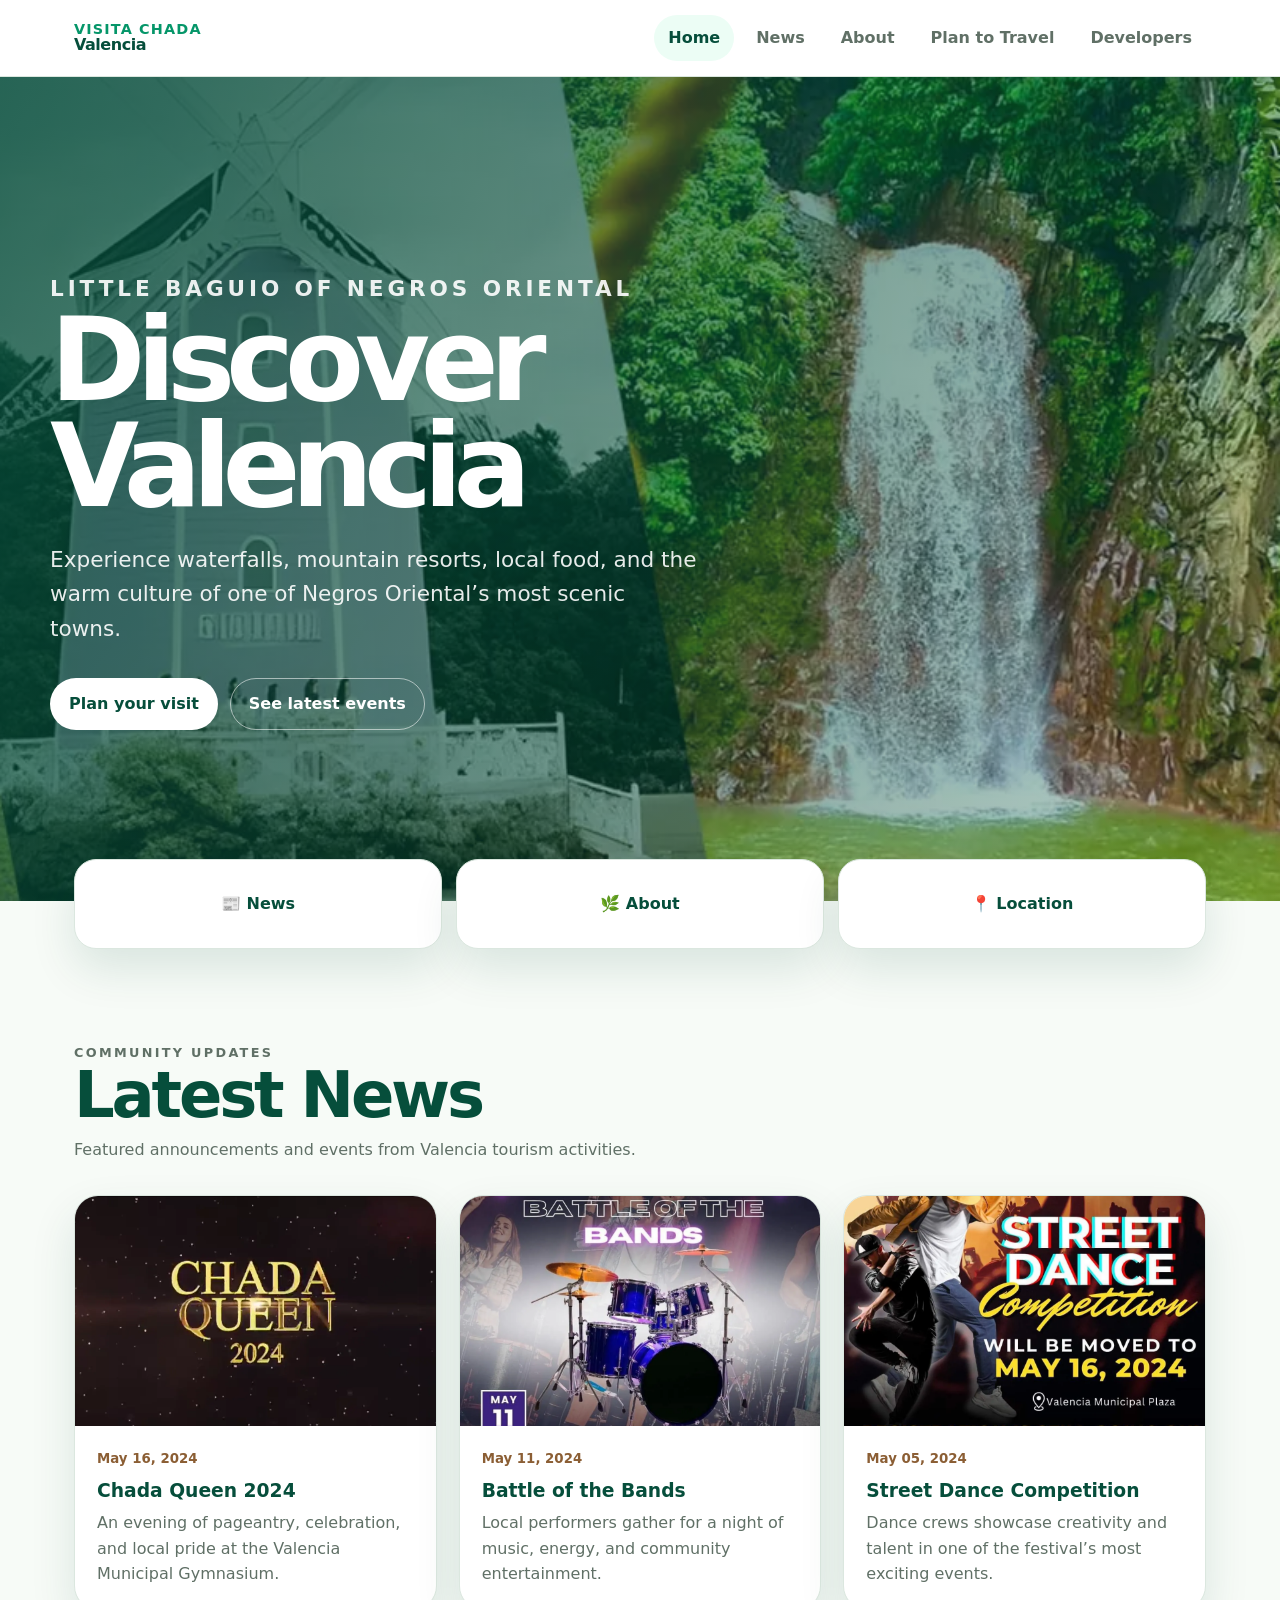
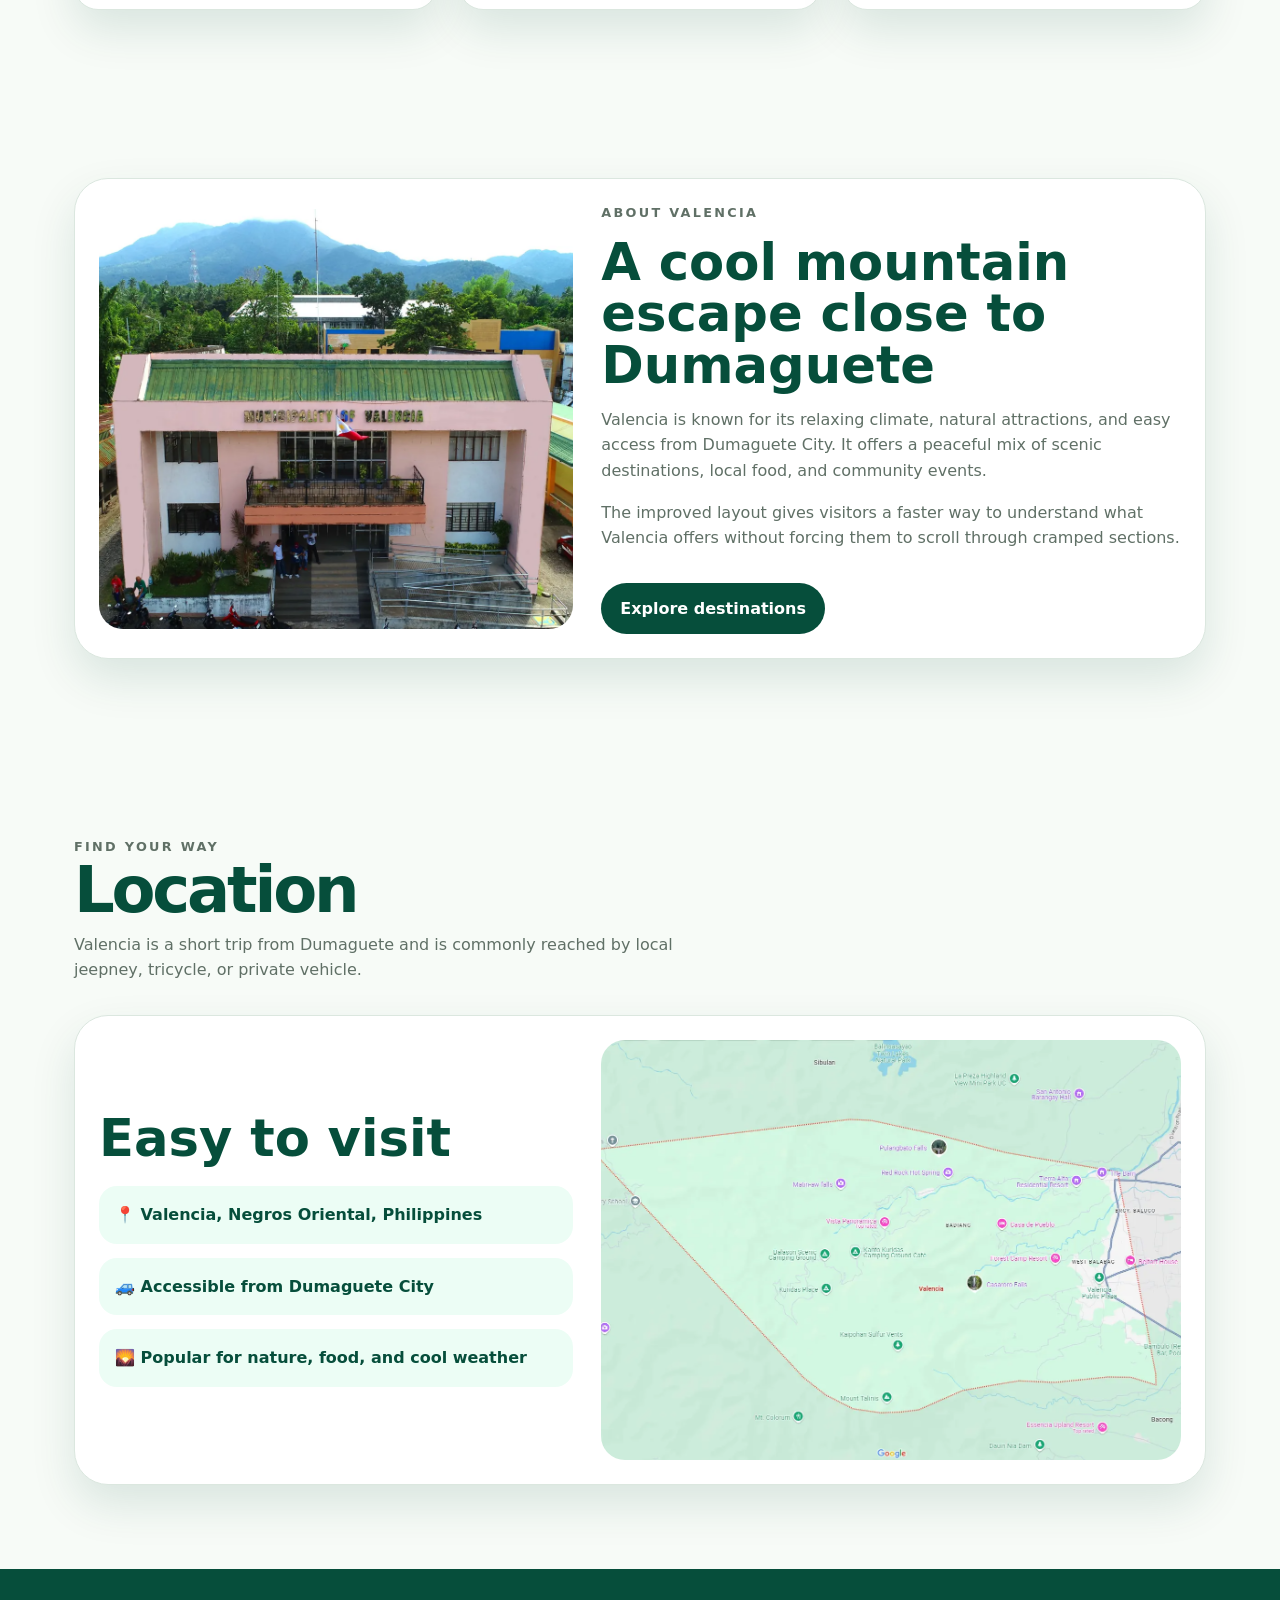
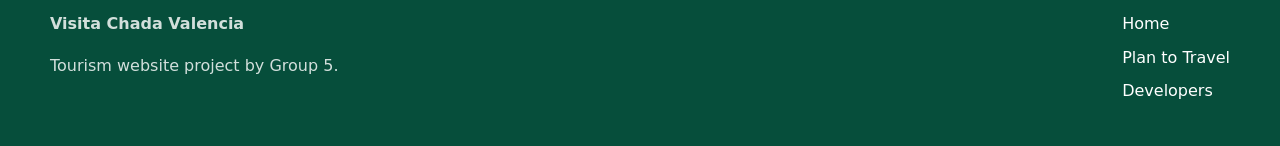
==== index.html @ b41215a6 "Initial Commit - Valencia Tourism Website" ====
<!doctype html>
<html lang="en">
<head>
  <meta charset="utf-8">
  <meta name="viewport" content="width=device-width, initial-scale=1">
  <meta name="description" content="Explore Valencia, Negros Oriental: destinations, local news, delicacies, transport, and travel tips.">
  <title>Valencia Tourism | Home</title>
  <link rel="stylesheet" href="styles/main.css">
  <link rel="icon" type="image/x-icon" href="/assets/logos/logo.svg">
  <script src="scripts/main.js" defer></script>
</head>
<body>
  <a class="skip-link" href="#main">Skip to content</a>
  <header class="site-header">
    <nav class="nav" aria-label="Main navigation">
      <a class="brand" href="index.html"><span>Visita Chada</span>Valencia</a>
      <button class="nav-toggle" type="button" data-nav-toggle aria-controls="main-nav" aria-expanded="false">Menu</button>
      <ul class="nav-list" id="main-nav" data-nav-list>
        <li><a class="active" href="index.html">Home</a></li>
        <li><a href="#news">News</a></li>
        <li><a href="#about">About</a></li>
        <li><a href="pages/travel.html">Plan to Travel</a></li>
        <li><a href="pages/us.html">Developers</a></li>
      </ul>
    </nav>
  </header>

  <main id="main">
    <section class="hero" aria-labelledby="hero-title">
      <div class="hero-content">
        <p class="eyebrow">Little Baguio of Negros Oriental</p>
        <h1 id="hero-title">Discover Valencia</h1>
        <p>Experience waterfalls, mountain resorts, local food, and the warm culture of one of Negros Oriental’s most scenic towns.</p>
        <div class="hero-actions">
          <a class="btn btn-primary" href="pages/travel.html">Plan your visit</a>
          <a class="btn btn-secondary" href="#news">See latest events</a>
        </div>
      </div>
    </section>

    <div class="quick-links" aria-label="Quick links">
      <a href="#news">📰 News</a>
      <a href="#about">🌿 About</a>
      <a href="#location">📍 Location</a>
    </div>

    <section class="section" id="news" aria-labelledby="news-title">
      <div class="section-header">
        <div>
          <p class="eyebrow">Community updates</p>
          <h2 id="news-title">Latest News</h2>
          <p>Featured announcements and events from Valencia tourism activities.</p>
        </div>
      </div>
      <div class="grid grid-3">
        <article class="card">
          <img src="assets/images/news-queen.webp" alt="Chada Queen 2024 event poster" loading="lazy">
          <div class="card-body">
            <small>May 16, 2024</small>
            <h3>Chada Queen 2024</h3>
            <p>An evening of pageantry, celebration, and local pride at the Valencia Municipal Gymnasium.</p>
          </div>
        </article>
        <article class="card">
          <img src="assets/images/news-bands.webp" alt="Battle of the Bands event poster" loading="lazy">
          <div class="card-body">
            <small>May 11, 2024</small>
            <h3>Battle of the Bands</h3>
            <p>Local performers gather for a night of music, energy, and community entertainment.</p>
          </div>
        </article>
        <article class="card">
          <img src="assets/images/news-streetdance.webp" alt="Street dance event poster" loading="lazy">
          <div class="card-body">
            <small>May 05, 2024</small>
            <h3>Street Dance Competition</h3>
            <p>Dance crews showcase creativity and talent in one of the festival’s most exciting events.</p>
          </div>
        </article>
      </div>
    </section>

    <section class="section" id="about" aria-labelledby="about-title">
      <div class="feature">
        <img src="assets/images/municipal-hall.webp" alt="Valencia Municipal Hall" loading="lazy">
        <div>
          <p class="eyebrow">About Valencia</p>
          <h2 id="about-title">A cool mountain escape close to Dumaguete</h2>
          <p>Valencia is known for its relaxing climate, natural attractions, and easy access from Dumaguete City. It offers a peaceful mix of scenic destinations, local food, and community events.</p>
          <p>The improved layout gives visitors a faster way to understand what Valencia offers without forcing them to scroll through cramped sections.</p>
          <div class="section-actions">
            <a class="btn btn-muted" href="pages/travel.html#destinations">Explore destinations</a>
          </div>
        </div>
      </div>
    </section>

    <section class="section" id="location" aria-labelledby="location-title">
      <div class="section-header">
        <div>
          <p class="eyebrow">Find your way</p>
          <h2 id="location-title">Location</h2>
          <p>Valencia is a short trip from Dumaguete and is commonly reached by local jeepney, tricycle, or private vehicle.</p>
        </div>
      </div>
      <div class="feature">
        <div>
          <h2>Easy to visit</h2>
          <ul class="info-list">
            <li>📍 Valencia, Negros Oriental, Philippines</li>
            <li>🚙 Accessible from Dumaguete City</li>
            <li>🌄 Popular for nature, food, and cool weather</li>
          </ul>
        </div>
        <img src="assets/images/map.webp" alt="Map showing Valencia location" loading="lazy">
      </div>
    </section>
  </main>

  <footer class="site-footer">
    <div class="footer-inner">
      <div>
        <strong>Visita Chada Valencia</strong>
        <p>Tourism website project by Group 5.</p>
      </div>
      <ul>
        <li><a href="index.html">Home</a></li>
        <li><a href="pages/travel.html">Plan to Travel</a></li>
        <li><a href="pages/us.html">Developers</a></li>
      </ul>
    </div>
  </footer>
</body>
</html>
---- styles/main.css ----
:root {
  --green-900: #064e3b;
  --green-700: #047857;
  --green-600: #059669;
  --green-50: #ecfdf5;
  --gold: #d6a419;
  --soil: #8b5e34;
  --ink: #172016;
  --muted: #607066;
  --surface: #ffffff;
  --surface-soft: #f7fbf7;
  --border: #dbe7df;
  --shadow: 0 20px 45px rgba(6, 78, 59, 0.12);
  --radius: 24px;
  --max-width: 1180px;
  --font-body: system-ui, -apple-system, BlinkMacSystemFont, "Segoe UI", sans-serif;
}

* { box-sizing: border-box; }

html {
  scroll-behavior: smooth;
  scroll-padding-top: 88px;
}

body {
  margin: 0;
  font-family: var(--font-body);
  color: var(--ink);
  background: var(--surface-soft);
  line-height: 1.6;
}

img { max-width: 100%; display: block; }

a { color: inherit; }

.skip-link {
  position: absolute;
  left: -999px;
  top: 16px;
  background: var(--green-900);
  color: #fff;
  padding: 10px 14px;
  border-radius: 999px;
  z-index: 1000;
}

.skip-link:focus { left: 16px; }

.site-header {
  position: sticky;
  top: 0;
  z-index: 50;
  background: rgba(255, 255, 255, 0.92);
  backdrop-filter: blur(16px);
  border-bottom: 1px solid var(--border);
}

.nav {
  max-width: var(--max-width);
  margin: 0 auto;
  min-height: 76px;
  padding: 0 24px;
  display: flex;
  align-items: center;
  justify-content: space-between;
  gap: 20px;
}

.brand {
  text-decoration: none;
  display: inline-flex;
  flex-direction: column;
  line-height: 1.05;
  font-weight: 800;
  letter-spacing: -0.03em;
  color: var(--green-900);
}

.brand span { color: var(--green-600); font-size: 0.9rem; letter-spacing: 0.08em; text-transform: uppercase; }

.nav-toggle {
  display: none;
  border: 0;
  background: var(--green-50);
  color: var(--green-900);
  padding: 10px 14px;
  border-radius: 999px;
  font: inherit;
  font-weight: 700;
  cursor: pointer;
}

.nav-list {
  display: flex;
  align-items: center;
  gap: 8px;
  margin: 0;
  padding: 0;
  list-style: none;
}

.nav-list a {
  display: inline-flex;
  text-decoration: none;
  color: var(--muted);
  font-weight: 700;
  padding: 10px 14px;
  border-radius: 999px;
}

.nav-list a:hover,
.nav-list a:focus-visible,
.nav-list a.active {
  outline: none;
  background: var(--green-50);
  color: var(--green-900);
}

.hero {
  min-height: calc(100vh - 76px);
  display: grid;
  place-items: center;
  padding: 88px 24px;
  color: #fff;
  background:
    linear-gradient(120deg, rgba(6, 78, 59, 0.84), rgba(6, 78, 59, 0.25)),
    url('../assets/images/hero-valencia.webp') center/cover no-repeat;
}

.hero-content {
  width: min(100%, var(--max-width));
}

.eyebrow {
  margin: 0 0 14px;
  color: #bbf7d0;
  font-weight: 800;
  text-transform: uppercase;
  letter-spacing: 0.18em;
  font-size: 0.8rem;
}

.hero h1,
.page-hero h1 {
  margin: 0;
  max-width: 820px;
  font-size: clamp(3.25rem, 9vw, 7.5rem);
  line-height: 0.92;
  letter-spacing: -0.08em;
}

.hero p,
.page-hero p {
  margin: 24px 0 0;
  max-width: 650px;
  font-size: clamp(1.05rem, 2vw, 1.35rem);
  color: rgba(255,255,255,0.9);
}

.hero-actions,
.section-actions {
  margin-top: 32px;
  display: flex;
  flex-wrap: wrap;
  gap: 12px;
}

.btn {
  display: inline-flex;
  align-items: center;
  justify-content: center;
  min-height: 46px;
  padding: 12px 18px;
  border-radius: 999px;
  font-weight: 800;
  text-decoration: none;
  border: 1px solid transparent;
}

.btn-primary { background: #fff; color: var(--green-900); }
.btn-secondary { border-color: rgba(255,255,255,0.55); color: #fff; }
.btn-muted { background: var(--green-900); color: #fff; }

.section {
  max-width: var(--max-width);
  margin: 0 auto;
  padding: 84px 24px;
}

.section-header {
  display: flex;
  justify-content: space-between;
  align-items: end;
  gap: 24px;
  margin-bottom: 32px;
}

.section-header h2,
.section-title {
  margin: 0;
  color: var(--green-900);
  font-size: clamp(2rem, 5vw, 4rem);
  line-height: 1;
  letter-spacing: -0.05em;
}

.section-header p {
  margin: 10px 0 0;
  max-width: 620px;
  color: var(--muted);
}

.grid {
  display: grid;
  gap: 22px;
}

.grid-3 { grid-template-columns: repeat(3, minmax(0, 1fr)); }
.grid-2 { grid-template-columns: repeat(2, minmax(0, 1fr)); }

.card {
  background: var(--surface);
  border: 1px solid var(--border);
  border-radius: var(--radius);
  overflow: hidden;
  box-shadow: var(--shadow);
}

.card-body { padding: 22px; }
.card h3 { margin: 0 0 8px; color: var(--green-900); line-height: 1.1; }
.card p { margin: 0; color: var(--muted); }
.card small { display: block; margin-bottom: 12px; color: var(--soil); font-weight: 800; }
.card img { width: 100%; height: 230px; object-fit: cover; }

.feature {
  display: grid;
  grid-template-columns: 0.9fr 1.1fr;
  gap: 28px;
  align-items: center;
  background: var(--surface);
  border-radius: calc(var(--radius) + 10px);
  border: 1px solid var(--border);
  padding: 24px;
  box-shadow: var(--shadow);
}

.feature img { height: 420px; width: 100%; object-fit: cover; border-radius: var(--radius); }
.feature h2 { margin: 0 0 14px; color: var(--green-900); font-size: clamp(2rem, 4vw, 3.25rem); line-height: 1; }
.feature p { color: var(--muted); }

.quick-links {
  max-width: var(--max-width);
  margin: -42px auto 0;
  padding: 0 24px;
  position: relative;
  z-index: 4;
  display: grid;
  grid-template-columns: repeat(3, 1fr);
  gap: 14px;
}

.quick-links a {
  min-height: 90px;
  display: flex;
  align-items: center;
  justify-content: center;
  gap: 10px;
  text-decoration: none;
  color: var(--green-900);
  background: var(--surface);
  border: 1px solid var(--border);
  border-radius: 22px;
  box-shadow: var(--shadow);
  font-weight: 900;
}

.page-hero {
  min-height: 46vh;
  display: grid;
  place-items: end start;
  padding: 96px 24px 64px;
  color: #fff;
  background:
    linear-gradient(120deg, rgba(6, 78, 59, 0.86), rgba(6, 78, 59, 0.2)),
    url('../assets/images/forest-camp.webp') center/cover no-repeat;
}

.page-hero > div { width: min(100%, var(--max-width)); margin: 0 auto; }

.destination-card { min-height: 430px; position: relative; display: flex; align-items: end; }
.destination-card img { position: absolute; inset: 0; width: 100%; height: 100%; object-fit: cover; }
.destination-card .card-body { position: relative; width: 100%; color: #fff; background: linear-gradient(to top, rgba(0,0,0,0.82), transparent); padding-top: 150px; }
.destination-card h3 { color: #fff; }
.destination-card p { color: rgba(255,255,255,0.86); }

.info-list { display: grid; gap: 14px; margin: 22px 0 0; padding: 0; list-style: none; }
.info-list li { padding: 16px; background: var(--green-50); border-radius: 18px; color: var(--green-900); font-weight: 700; }

.dev-hero {
  background:
    linear-gradient(120deg, rgba(6, 78, 59, 0.84), rgba(6, 78, 59, 0.28)),
    url('../assets/images/valencia-view.webp') center/cover no-repeat;
}

.developers-section { padding-bottom: 110px; }
.dev-header { align-items: start; }

.developer-slider {
  display: flex;
  gap: 14px;
  min-height: 620px;
}

.developer-panel {
  flex: 1 1 0;
  min-width: 72px;
  border-radius: calc(var(--radius) + 8px);
  overflow: hidden;
  box-shadow: var(--shadow);
  border: 1px solid rgba(255,255,255,0.6);
  transition: flex 420ms ease, transform 420ms ease, box-shadow 420ms ease;
  background: var(--green-900);
}

.developer-panel.is-active {
  flex: 5 1 0;
  transform: translateY(-6px);
  box-shadow: 0 28px 70px rgba(6, 78, 59, 0.22);
}

.developer-trigger {
  position: relative;
  width: 100%;
  height: 100%;
  min-height: 620px;
  display: block;
  border: 0;
  padding: 0;
  cursor: pointer;
  text-align: left;
  font: inherit;
  color: #fff;
  background: transparent;
  isolation: isolate;
}

.developer-trigger::after {
  content: '';
  position: absolute;
  inset: 0;
  z-index: 1;
  background:
    linear-gradient(to top, rgba(0,0,0,0.88), rgba(0,0,0,0.12) 52%, rgba(0,0,0,0.2)),
    linear-gradient(to right, rgba(6,78,59,0.2), transparent 46%);
  opacity: 0.92;
}

.developer-trigger:focus-visible {
  outline: 4px solid var(--gold);
  outline-offset: 4px;
}

.developer-trigger img {
  width: 100%;
  height: 100%;
  min-height: 620px;
  object-fit: cover;
  filter: saturate(0.92) contrast(1.04);
  transform: scale(1.02);
  transition: transform 500ms ease, filter 500ms ease;
}

.developer-panel.is-active img,
.developer-panel:hover img {
  transform: scale(1.06);
  filter: saturate(1.05) contrast(1.03);
}

.panel-number,
.panel-title,
.developer-overlay {
  position: absolute;
  z-index: 2;
}

.panel-number {
  top: 22px;
  left: 22px;
  display: inline-flex;
  width: 42px;
  height: 42px;
  align-items: center;
  justify-content: center;
  border-radius: 999px;
  background: rgba(255,255,255,0.9);
  color: var(--green-900);
  font-weight: 900;
}

.panel-title {
  left: 50%;
  bottom: 34px;
  transform: translateX(-50%) rotate(-90deg);
  transform-origin: center;
  width: max-content;
  color: rgba(255,255,255,0.92);
  font-weight: 900;
  letter-spacing: 0.12em;
  text-transform: uppercase;
  transition: opacity 240ms ease;
}

.developer-panel.is-active .panel-title { opacity: 0; }

.developer-overlay {
  left: 30px;
  right: 30px;
  bottom: 30px;
  max-width: 560px;
  display: grid;
  gap: 8px;
  opacity: 0;
  transform: translateY(18px);
  transition: opacity 320ms ease 90ms, transform 320ms ease 90ms;
  pointer-events: none;
}

.developer-panel.is-active .developer-overlay {
  opacity: 1;
  transform: translateY(0);
  pointer-events: auto;
}

.developer-name {
  font-size: clamp(2rem, 5vw, 4.5rem);
  line-height: 0.95;
  letter-spacing: -0.06em;
  font-weight: 900;
}

.developer-role {
  width: fit-content;
  padding: 8px 12px;
  border-radius: 999px;
  background: rgba(255,255,255,0.92);
  color: var(--green-900);
  font-weight: 900;
}

.developer-course,
.developer-contact {
  color: rgba(255,255,255,0.88);
  font-weight: 700;
}

.developer-contact {
  overflow-wrap: anywhere;
  color: #bbf7d0;
}

.interaction-note {
  margin: 18px 0 0;
  color: var(--muted);
  font-weight: 700;
}

.site-footer {
  background: var(--green-900);
  color: rgba(255,255,255,0.82);
  padding: 42px 24px;
}

.footer-inner {
  max-width: var(--max-width);
  margin: 0 auto;
  display: flex;
  justify-content: space-between;
  gap: 24px;
  flex-wrap: wrap;
}

.site-footer a { color: #fff; text-decoration: none; }
.site-footer ul { margin: 0; padding: 0; list-style: none; display: grid; gap: 8px; }

@media (max-width: 860px) {
  .nav { min-height: 68px; }
  .nav-toggle { display: inline-flex; }
  .nav-list {
    position: absolute;
    inset: 68px 16px auto 16px;
    display: none;
    flex-direction: column;
    align-items: stretch;
    background: var(--surface);
    border: 1px solid var(--border);
    border-radius: 22px;
    padding: 12px;
    box-shadow: var(--shadow);
  }
  .nav-list.is-open { display: flex; }
  .nav-list a { justify-content: center; }
  .quick-links, .grid-3, .grid-2, .feature { grid-template-columns: 1fr; }
  .section-header { display: block; }
  .feature img { height: 280px; }
  .hero { min-height: 74vh; }

  .developer-slider {
    display: grid;
    min-height: auto;
  }

  .developer-panel,
  .developer-panel.is-active {
    flex: none;
    min-width: 0;
    transform: none;
  }

  .developer-trigger,
  .developer-trigger img {
    min-height: 430px;
  }

  .panel-title {
    left: auto;
    right: 22px;
    bottom: auto;
    top: 30px;
    transform: none;
  }

  .developer-panel .panel-title { opacity: 1; }
  .developer-panel.is-active .panel-title { opacity: 0; }

  .developer-overlay {
    left: 22px;
    right: 22px;
    bottom: 22px;
  }
}

@media (prefers-reduced-motion: reduce) {
  *, *::before, *::after {
    scroll-behavior: auto !important;
    transition: none !important;
    animation: none !important;
  }
}
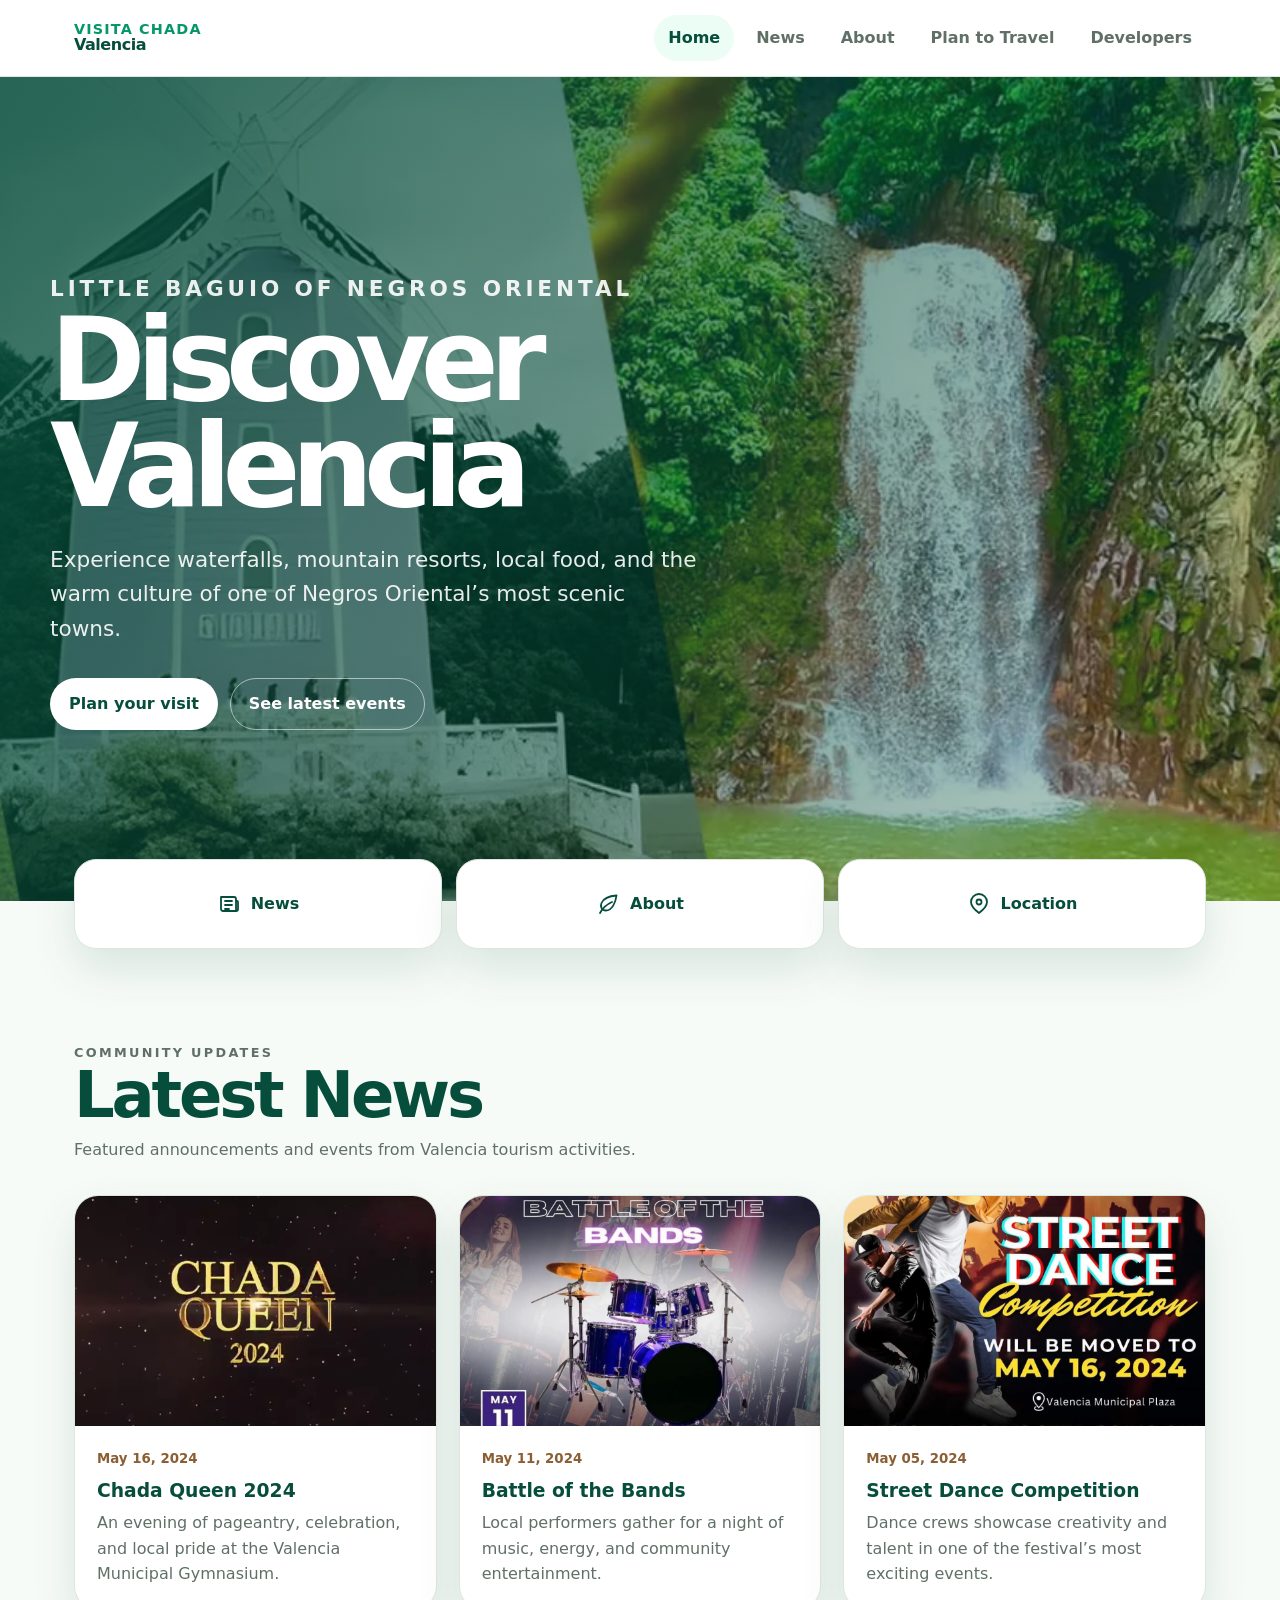
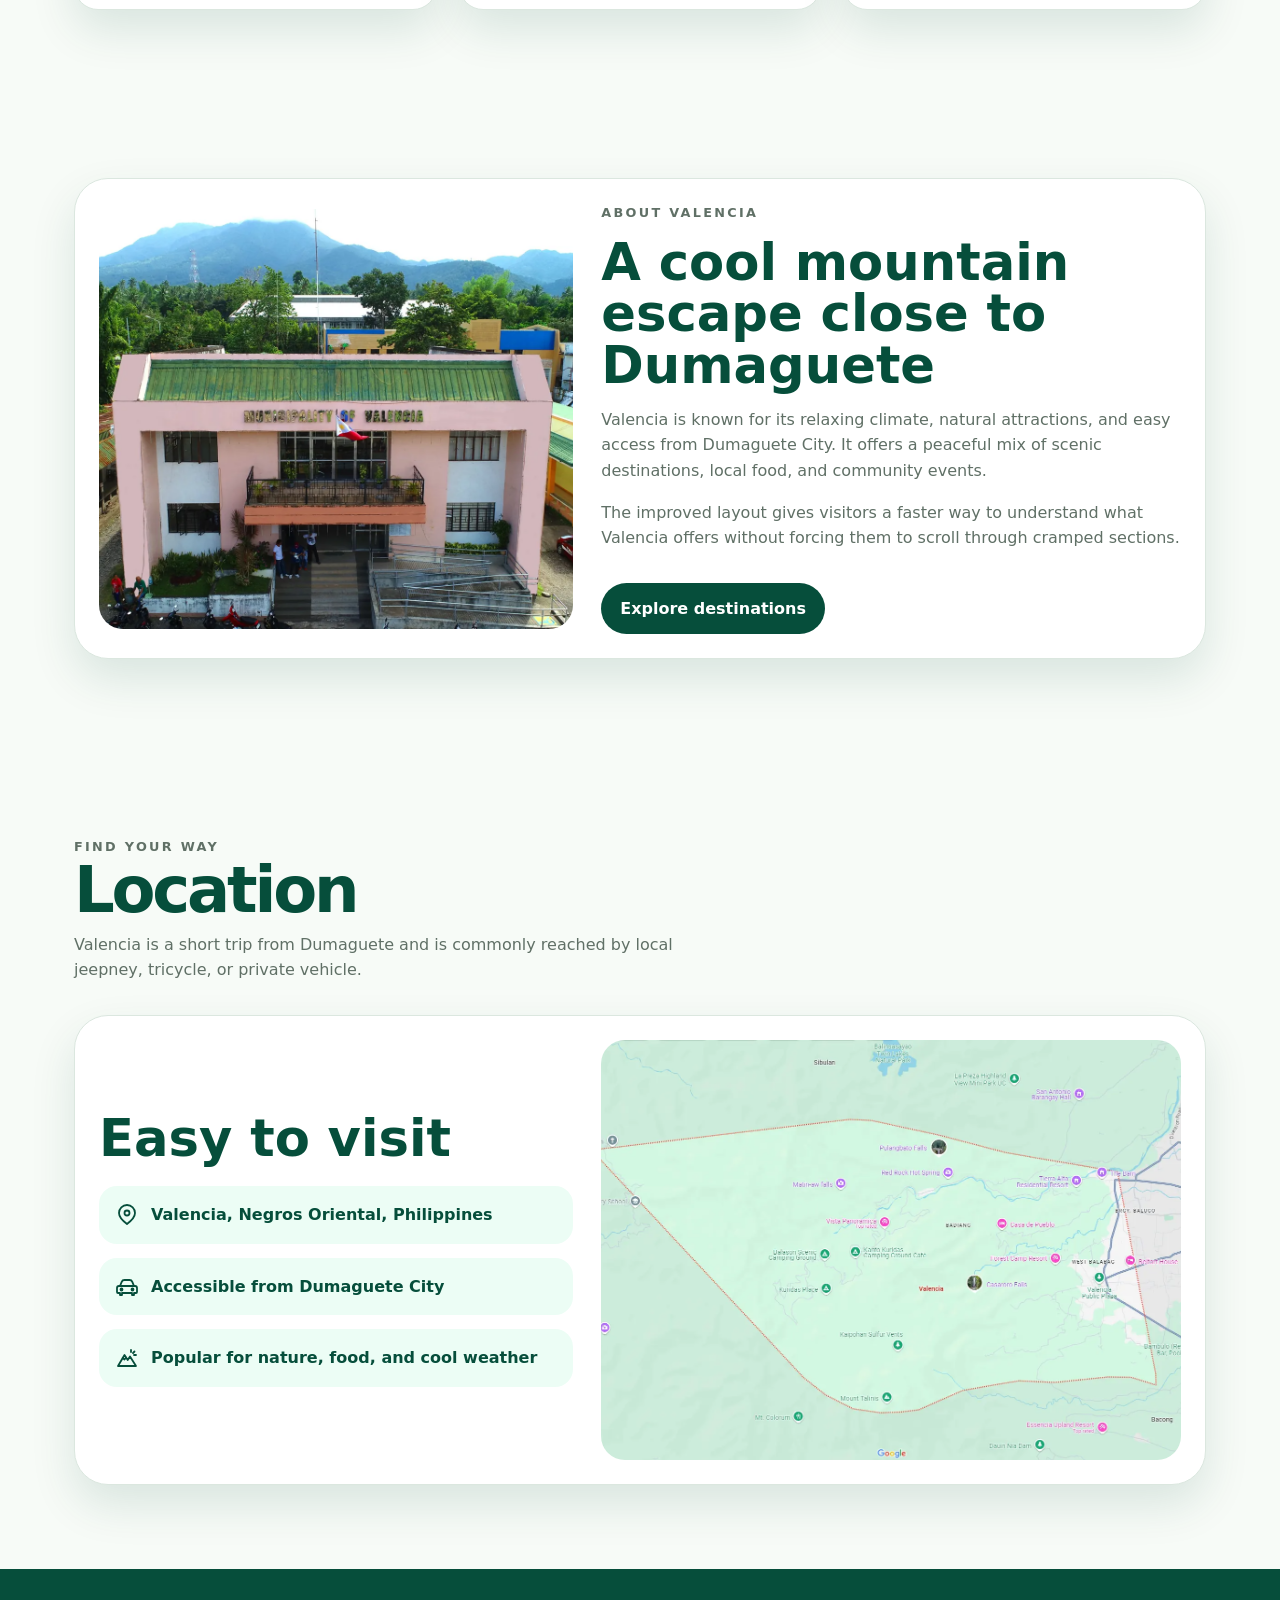
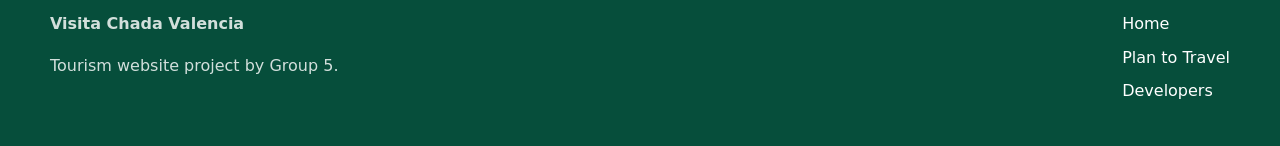
==== commit f3bb305a: "Replace emoji with svg icons" ====
--- a/index.html
+++ b/index.html
@@ -11,6 +11,30 @@
 </head>
 <body>
   <a class="skip-link" href="#main">Skip to content</a>
+  <svg class="icon-sprite" aria-hidden="true">
+    <symbol id="icon-news" viewBox="0 0 24 24">
+      <path d="M4 5h13a2 2 0 0 1 2 2v12H6a2 2 0 0 1-2-2V5Z"/>
+      <path d="M19 9h1a1 1 0 0 1 1 1v7a2 2 0 0 1-2 2M8 9h7M8 13h7M8 17h4"/>
+    </symbol>
+    <symbol id="icon-leaf" viewBox="0 0 24 24">
+      <path d="M20.5 3.5C13 4 7.5 6.5 5.5 11c-1.6 3.5.4 7.5 4.3 7.5 6.2 0 9.7-7.3 10.7-15Z"/>
+      <path d="M4 21c2.5-5 6.5-8.5 12-11"/>
+    </symbol>
+    <symbol id="icon-location" viewBox="0 0 24 24">
+      <path d="M20 10c0 5-8 11-8 11S4 15 4 10a8 8 0 1 1 16 0Z"/>
+      <circle cx="12" cy="10" r="2.5"/>
+    </symbol>
+    <symbol id="icon-car" viewBox="0 0 24 24">
+      <path d="m5 11 1.7-4.1A3 3 0 0 1 9.5 5h5a3 3 0 0 1 2.8 1.9L19 11"/>
+      <path d="M4 11h16a2 2 0 0 1 2 2v4a1 1 0 0 1-1 1h-2v2h-2v-2H7v2H5v-2H3a1 1 0 0 1-1-1v-4a2 2 0 0 1 2-2Z"/>
+      <circle cx="6.5" cy="14.5" r="1"/>
+      <circle cx="17.5" cy="14.5" r="1"/>
+    </symbol>
+    <symbol id="icon-mountain" viewBox="0 0 24 24">
+      <path d="m3 20 6.5-11 3.2 5 2.3-3.5L21 20H3Z"/>
+      <path d="m7.7 12 1.8 1.5 1.6-1.8M16 4v2M21 9h-2M19.5 5.5 18 7"/>
+    </symbol>
+  </svg>
   <header class="site-header">
     <nav class="nav" aria-label="Main navigation">
       <a class="brand" href="index.html"><span>Visita Chada</span>Valencia</a>
@@ -39,9 +63,9 @@
     </section>
 
     <div class="quick-links" aria-label="Quick links">
-      <a href="#news">📰 News</a>
-      <a href="#about">🌿 About</a>
-      <a href="#location">📍 Location</a>
+      <a href="#news"><svg class="icon" aria-hidden="true" focusable="false"><use href="#icon-news"></use></svg><span>News</span></a>
+      <a href="#about"><svg class="icon" aria-hidden="true" focusable="false"><use href="#icon-leaf"></use></svg><span>About</span></a>
+      <a href="#location"><svg class="icon" aria-hidden="true" focusable="false"><use href="#icon-location"></use></svg><span>Location</span></a>
     </div>
 
     <section class="section" id="news" aria-labelledby="news-title">
@@ -107,9 +131,9 @@
         <div>
           <h2>Easy to visit</h2>
           <ul class="info-list">
-            <li>📍 Valencia, Negros Oriental, Philippines</li>
-            <li>🚙 Accessible from Dumaguete City</li>
-            <li>🌄 Popular for nature, food, and cool weather</li>
+            <li><svg class="icon" aria-hidden="true" focusable="false"><use href="#icon-location"></use></svg><span>Valencia, Negros Oriental, Philippines</span></li>
+            <li><svg class="icon" aria-hidden="true" focusable="false"><use href="#icon-car"></use></svg><span>Accessible from Dumaguete City</span></li>
+            <li><svg class="icon" aria-hidden="true" focusable="false"><use href="#icon-mountain"></use></svg><span>Popular for nature, food, and cool weather</span></li>
           </ul>
         </div>
         <img src="assets/images/map.webp" alt="Map showing Valencia location" loading="lazy">
--- a/styles/main.css
+++ b/styles/main.css
@@ -35,6 +35,24 @@
 
 a { color: inherit; }
 
+.icon-sprite {
+  position: absolute;
+  width: 0;
+  height: 0;
+  overflow: hidden;
+}
+
+.icon {
+  width: 24px;
+  height: 24px;
+  flex: 0 0 24px;
+  fill: none;
+  stroke: currentColor;
+  stroke-width: 1.8;
+  stroke-linecap: round;
+  stroke-linejoin: round;
+}
+
 .skip-link {
   position: absolute;
   left: -999px;
@@ -296,7 +314,7 @@
 .destination-card p { color: rgba(255,255,255,0.86); }
 
 .info-list { display: grid; gap: 14px; margin: 22px 0 0; padding: 0; list-style: none; }
-.info-list li { padding: 16px; background: var(--green-50); border-radius: 18px; color: var(--green-900); font-weight: 700; }
+.info-list li { display: flex; align-items: center; gap: 12px; padding: 16px; background: var(--green-50); border-radius: 18px; color: var(--green-900); font-weight: 700; }
 
 .dev-hero {
   background:
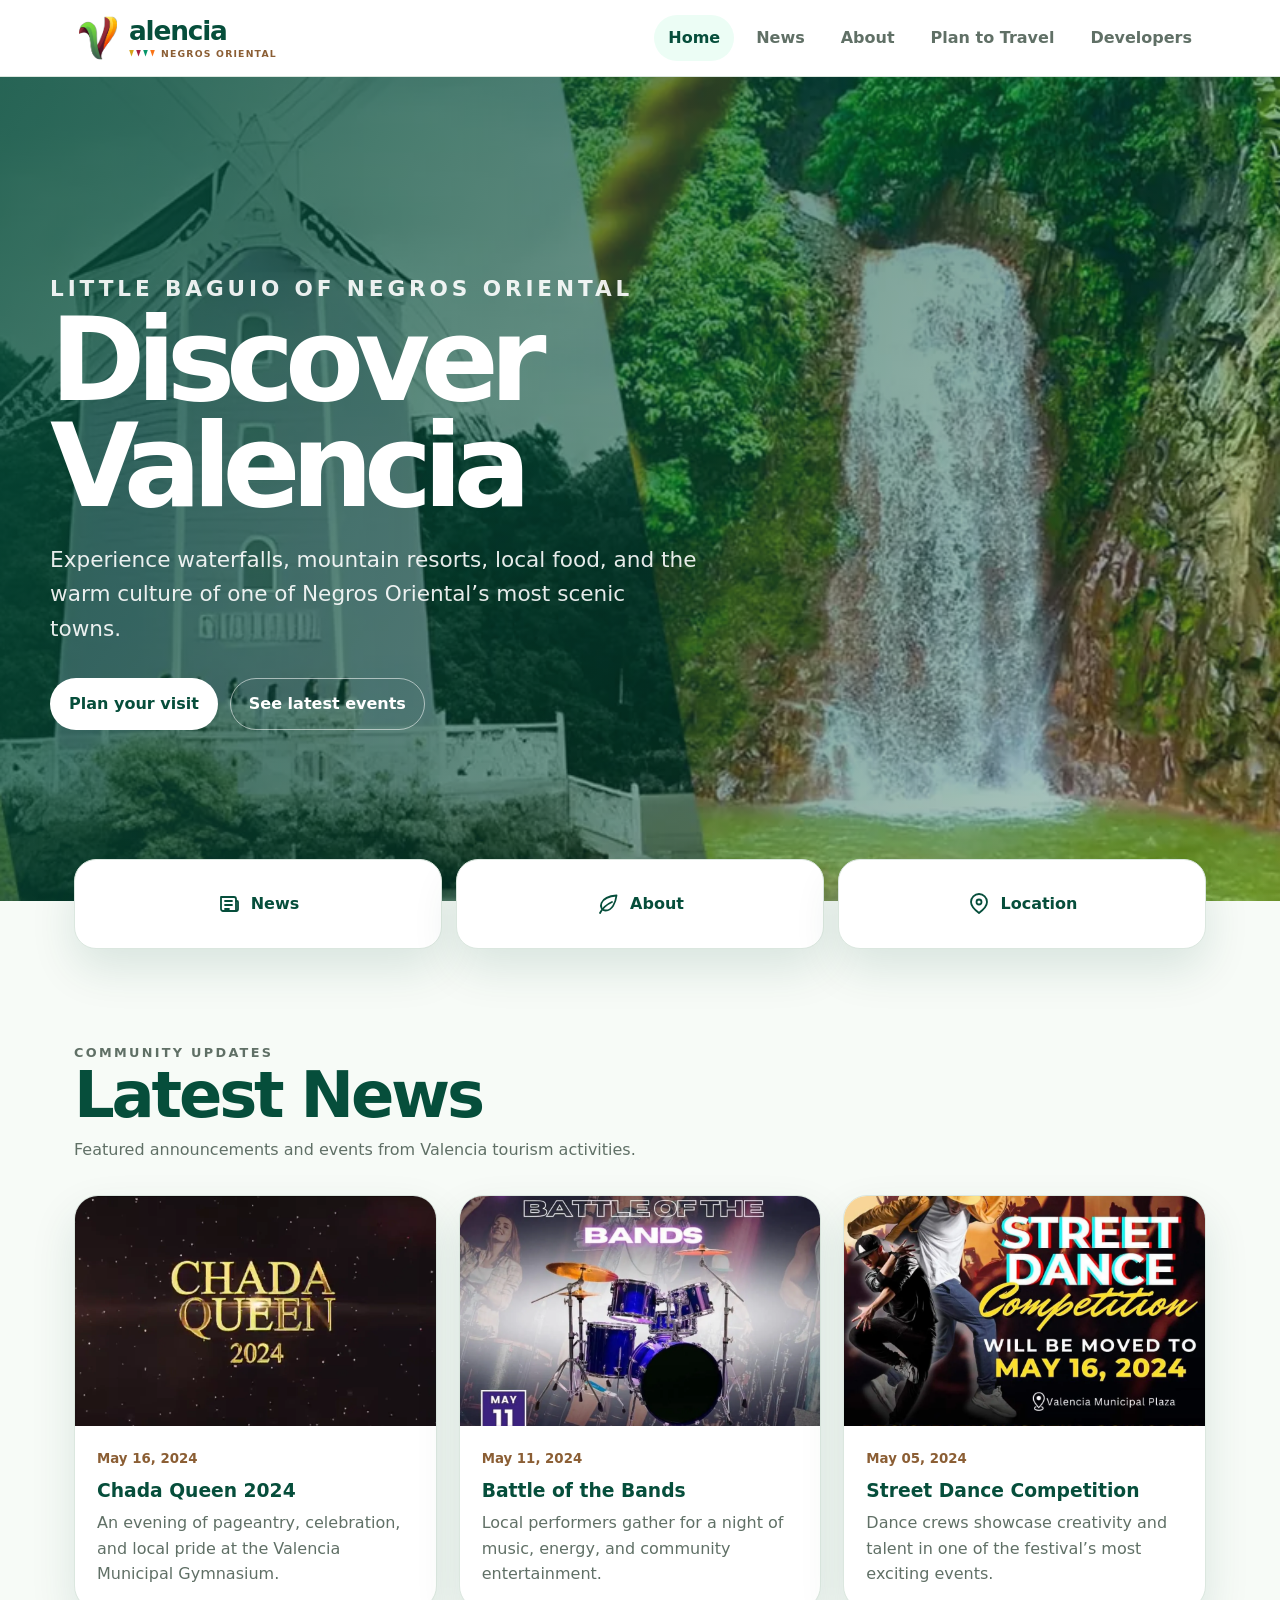
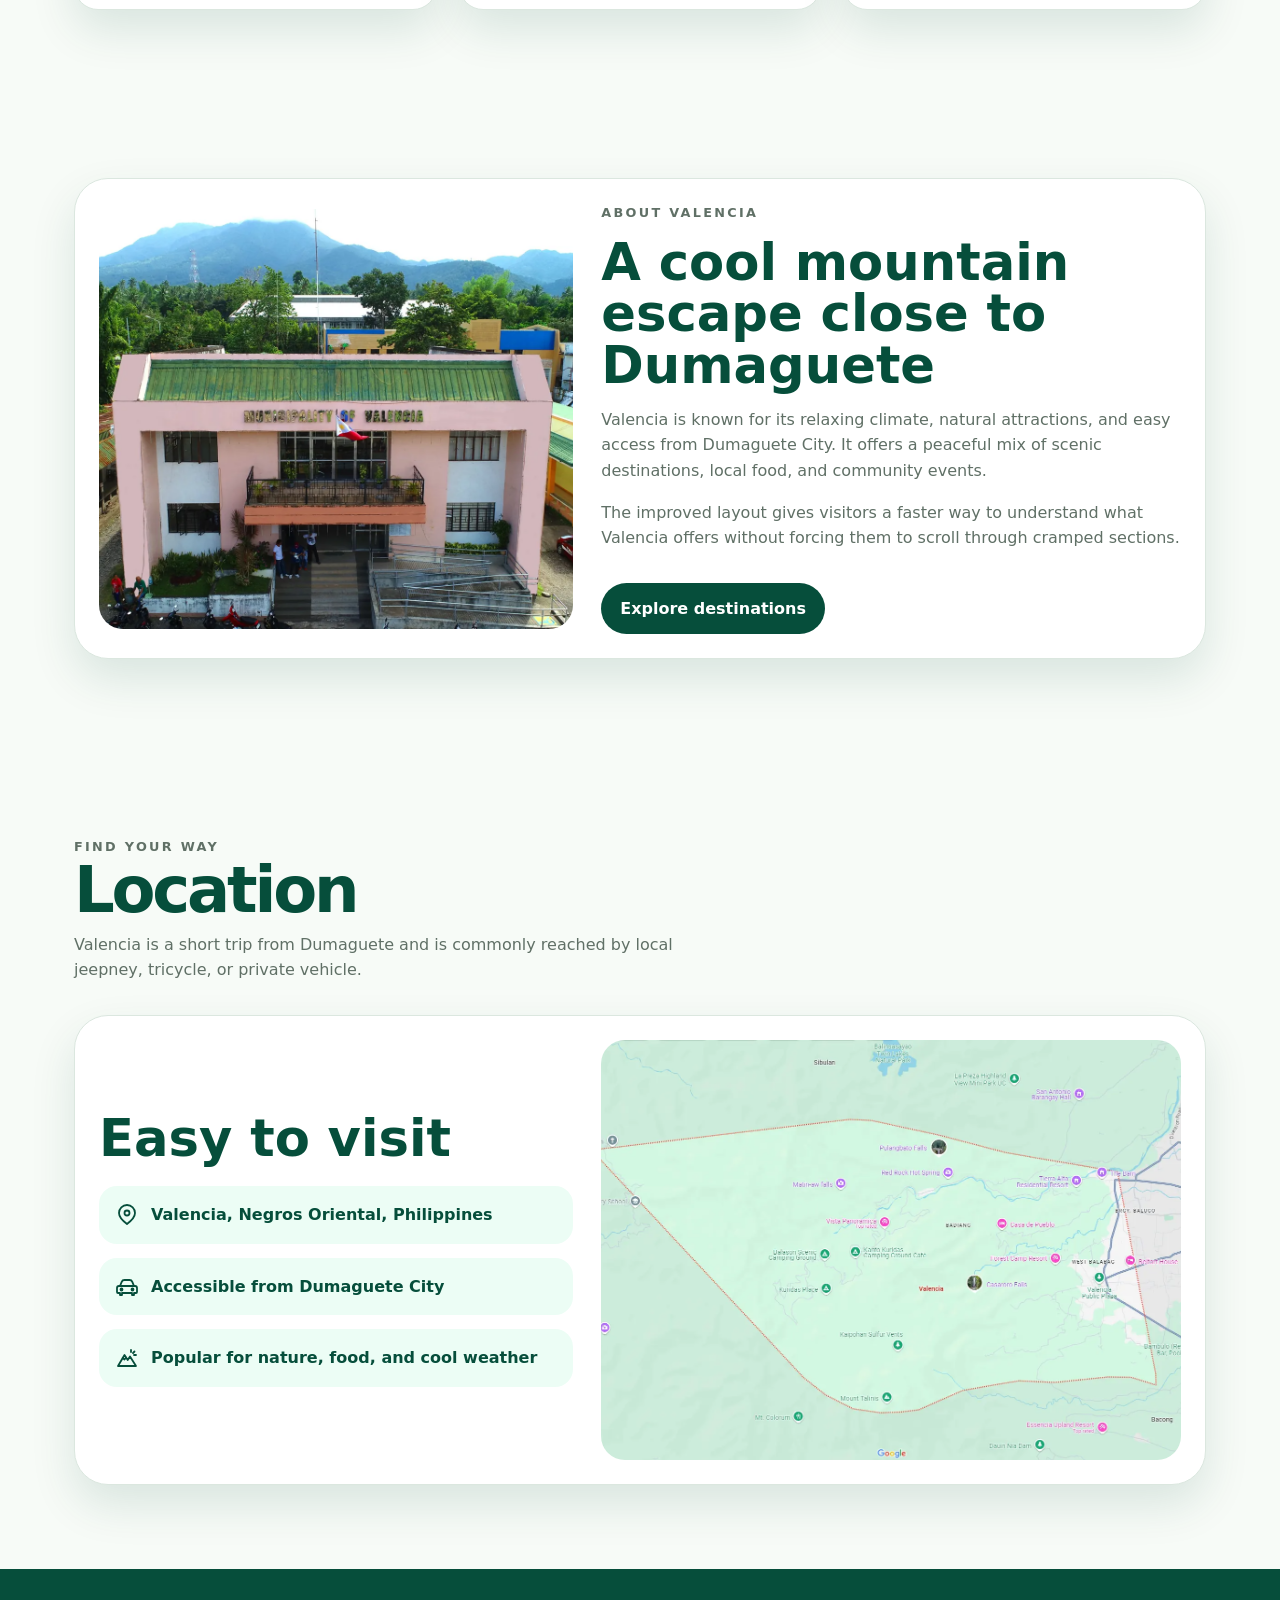
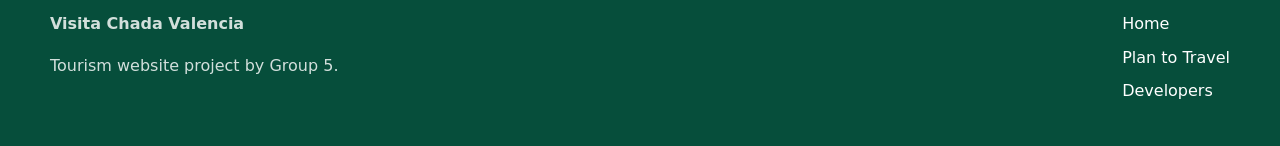
==== commit c50cab08: "changed nav logo to Festive logo" ====
--- a/index.html
+++ b/index.html
@@ -37,7 +37,16 @@
   </svg>
   <header class="site-header">
     <nav class="nav" aria-label="Main navigation">
-      <a class="brand" href="index.html"><span>Visita Chada</span>Valencia</a>
+      <a class="brand" href="index.html" aria-label="Valencia Tourism home">
+        <img class="brand-mark" src="assets/logos/logo.svg" alt="">
+        <span class="brand-wordmark">
+          <span class="brand-name">alencia</span>
+          <span class="brand-detail">
+            <span class="brand-banderitas" aria-hidden="true"><i></i><i></i><i></i><i></i></span>
+            <span>Negros Oriental</span>
+          </span>
+        </span>
+      </a>
       <button class="nav-toggle" type="button" data-nav-toggle aria-controls="main-nav" aria-expanded="false">Menu</button>
       <ul class="nav-list" id="main-nav" data-nav-list>
         <li><a class="active" href="index.html">Home</a></li>
--- a/styles/main.css
+++ b/styles/main.css
@@ -89,14 +89,60 @@
 .brand {
   text-decoration: none;
   display: inline-flex;
-  flex-direction: column;
-  line-height: 1.05;
-  font-weight: 800;
-  letter-spacing: -0.03em;
-  color: var(--green-900);
-}
-
-.brand span { color: var(--green-600); font-size: 0.9rem; letter-spacing: 0.08em; text-transform: uppercase; }
+  align-items: center;
+  gap: 7px;
+  color: var(--green-900);
+}
+
+.brand-mark {
+  width: 48px;
+  height: 48px;
+  flex: 0 0 48px;
+  object-fit: contain;
+}
+
+.brand-wordmark {
+  display: grid;
+  line-height: 1;
+}
+
+.brand-name {
+  color: var(--green-900);
+  font-family: "Trebuchet MS", var(--font-body);
+  font-size: 1.65rem;
+  font-weight: 900;
+  letter-spacing: -0.045em;
+}
+
+.brand-detail {
+  display: flex;
+  align-items: center;
+  gap: 6px;
+  margin-top: 4px;
+  color: var(--soil);
+  font-size: 0.58rem;
+  font-weight: 900;
+  letter-spacing: 0.13em;
+  text-transform: uppercase;
+}
+
+.brand-banderitas {
+  display: inline-flex;
+  align-self: stretch;
+  gap: 2px;
+  padding-top: 1px;
+}
+
+.brand-banderitas i {
+  width: 5px;
+  height: 7px;
+  background: var(--gold);
+  clip-path: polygon(0 0, 100% 0, 50% 100%);
+}
+
+.brand-banderitas i:nth-child(2) { background: #a61e3c; }
+.brand-banderitas i:nth-child(3) { background: var(--green-600); }
+.brand-banderitas i:nth-child(4) { background: #f97316; }
 
 .nav-toggle {
   display: none;
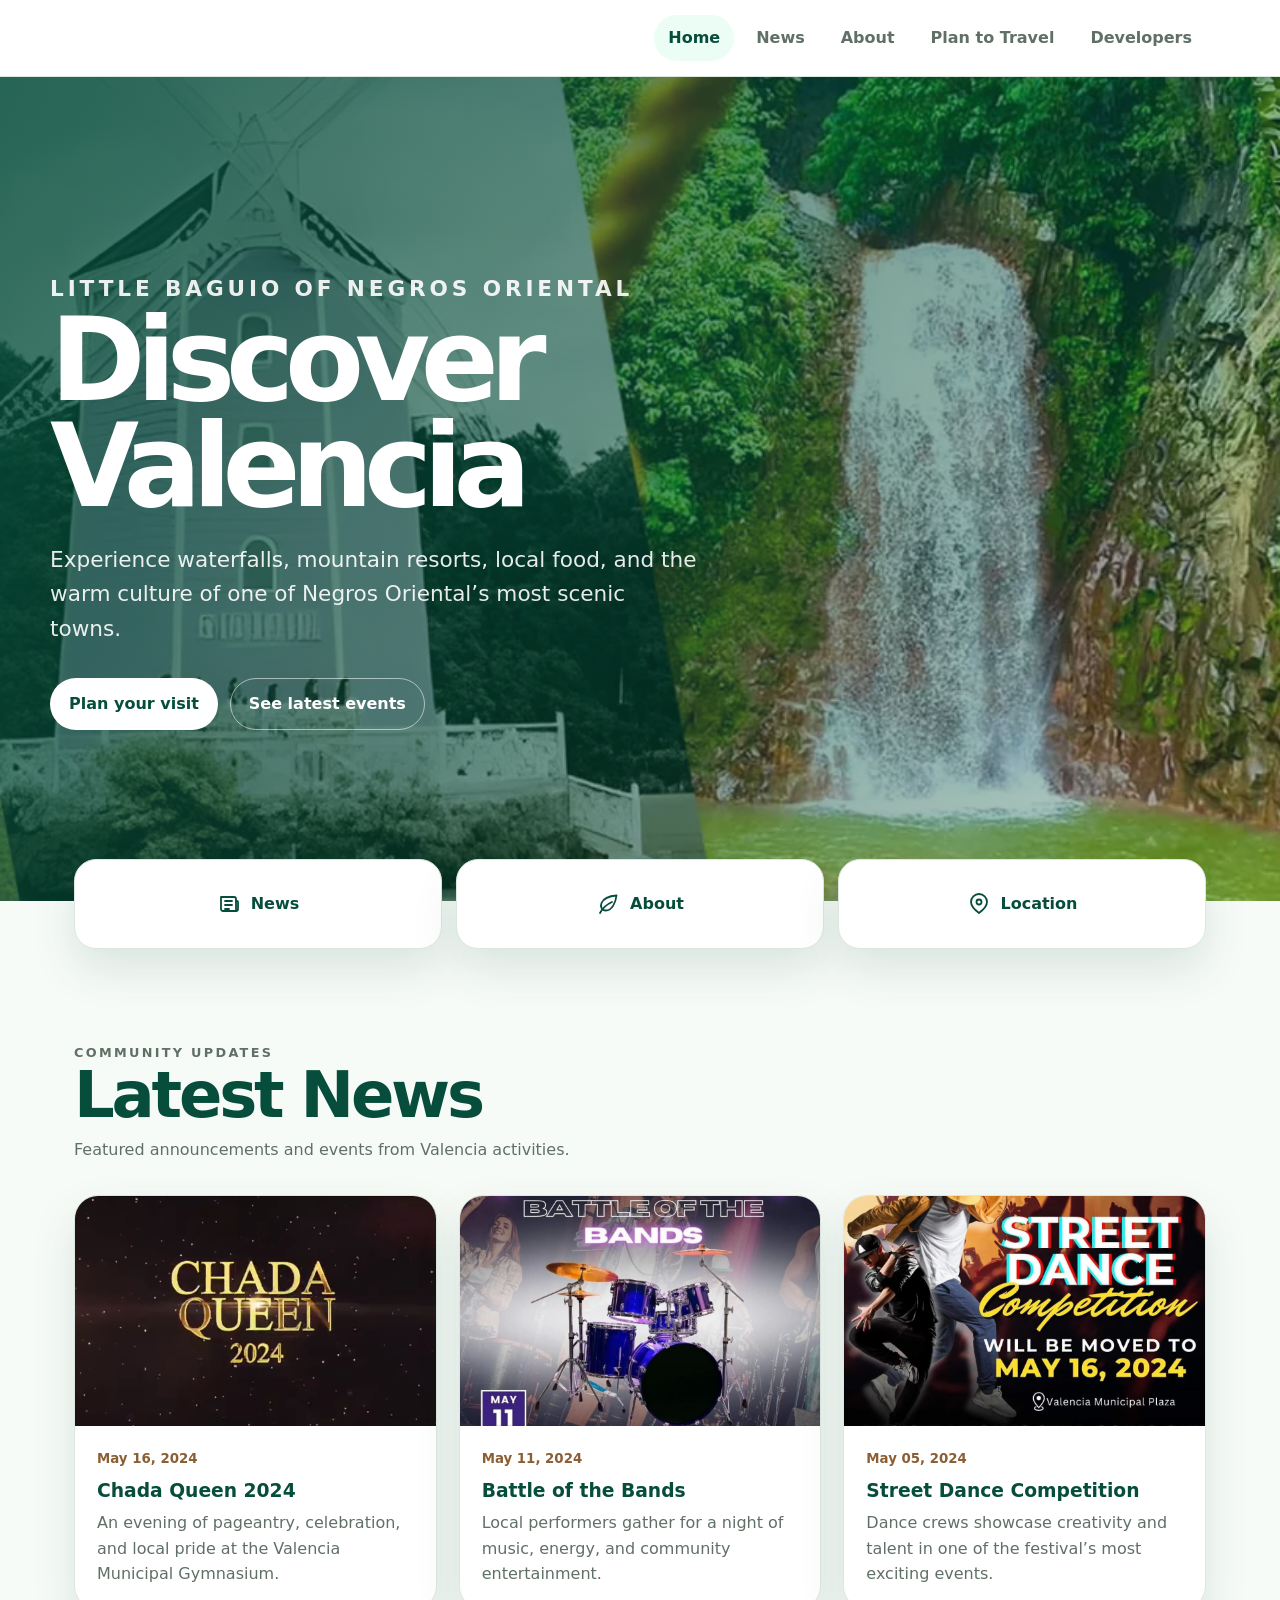
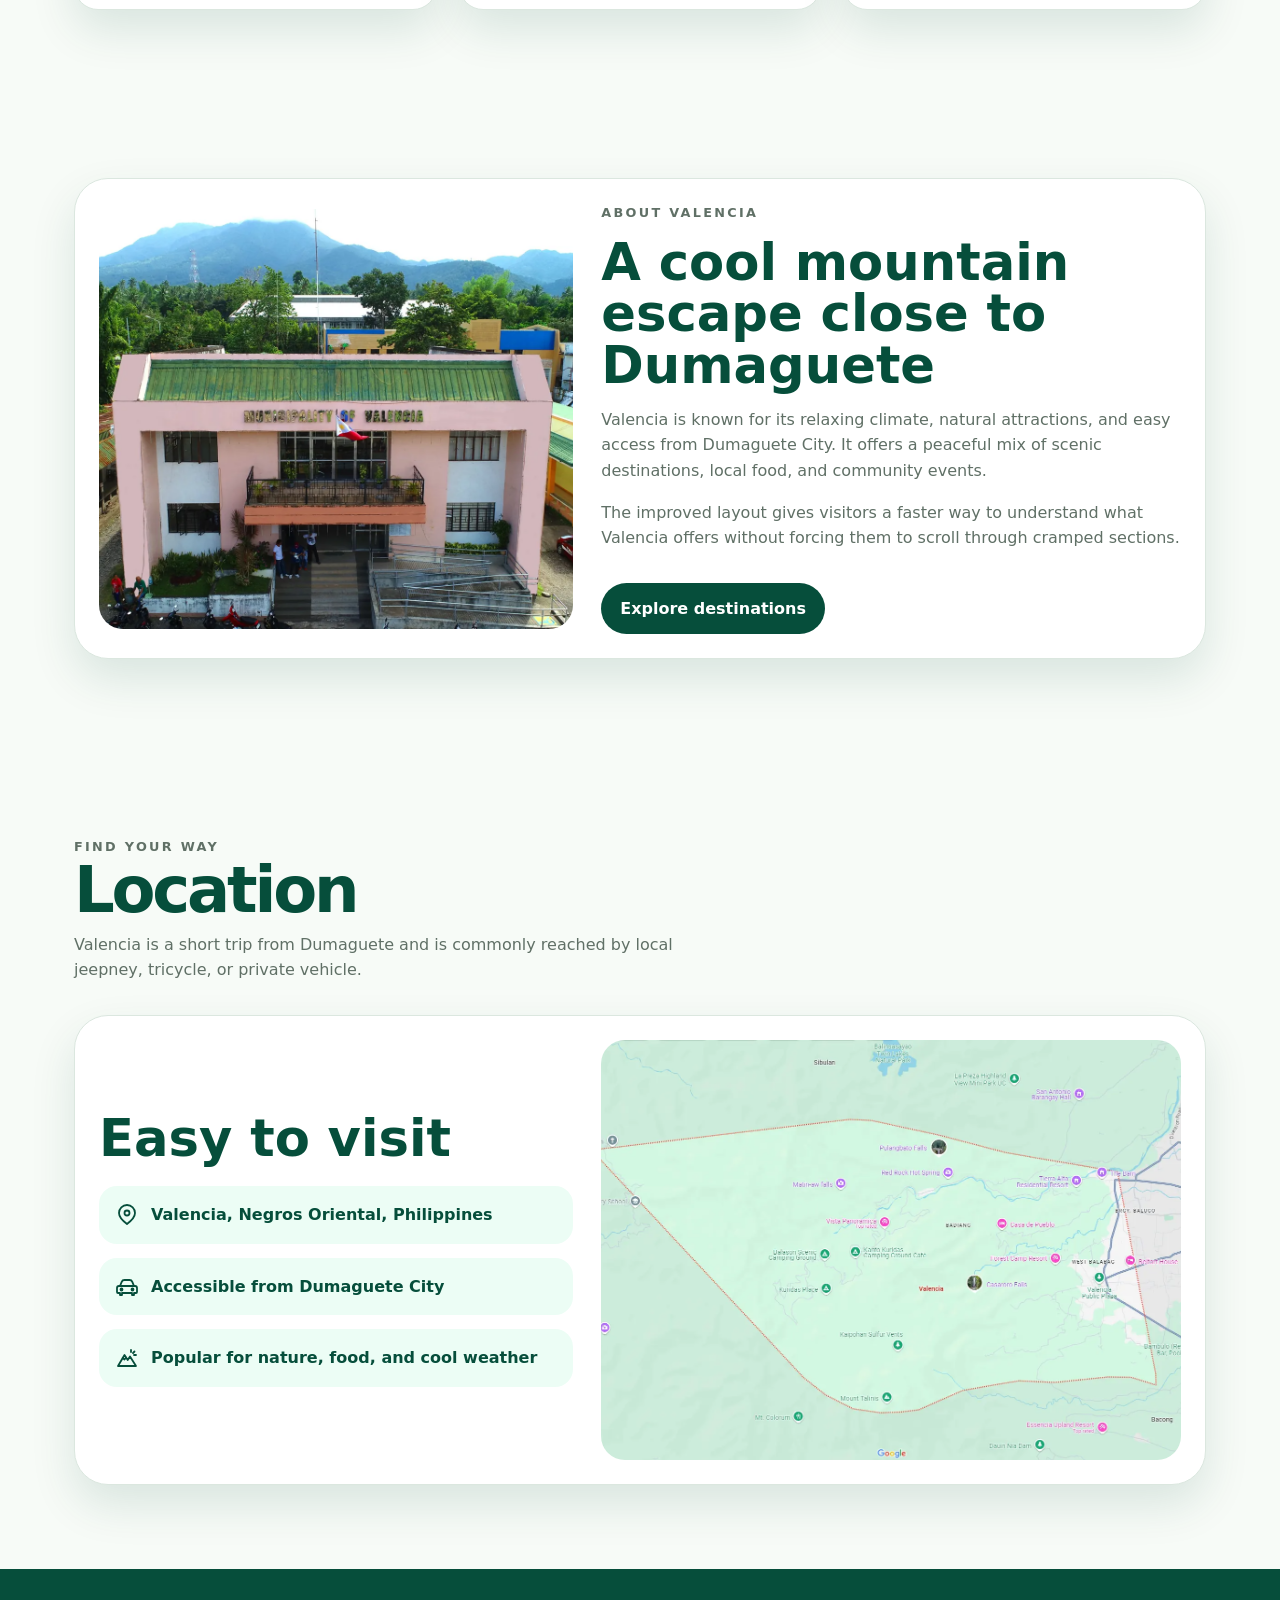
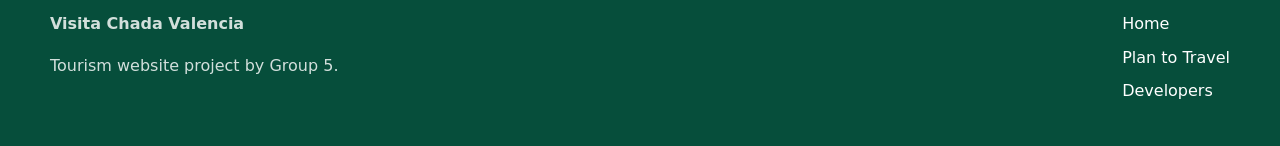
==== commit a0afd5f8: "PRACTICE" ====
--- a/index.html
+++ b/index.html
@@ -1,167 +1,244 @@
 <!doctype html>
 <html lang="en">
-<head>
-  <meta charset="utf-8">
-  <meta name="viewport" content="width=device-width, initial-scale=1">
-  <meta name="description" content="Explore Valencia, Negros Oriental: destinations, local news, delicacies, transport, and travel tips.">
-  <title>Valencia Tourism | Home</title>
-  <link rel="stylesheet" href="styles/main.css">
-  <link rel="icon" type="image/x-icon" href="/assets/logos/logo.svg">
-  <script src="scripts/main.js" defer></script>
-</head>
-<body>
-  <a class="skip-link" href="#main">Skip to content</a>
-  <svg class="icon-sprite" aria-hidden="true">
-    <symbol id="icon-news" viewBox="0 0 24 24">
-      <path d="M4 5h13a2 2 0 0 1 2 2v12H6a2 2 0 0 1-2-2V5Z"/>
-      <path d="M19 9h1a1 1 0 0 1 1 1v7a2 2 0 0 1-2 2M8 9h7M8 13h7M8 17h4"/>
-    </symbol>
-    <symbol id="icon-leaf" viewBox="0 0 24 24">
-      <path d="M20.5 3.5C13 4 7.5 6.5 5.5 11c-1.6 3.5.4 7.5 4.3 7.5 6.2 0 9.7-7.3 10.7-15Z"/>
-      <path d="M4 21c2.5-5 6.5-8.5 12-11"/>
-    </symbol>
-    <symbol id="icon-location" viewBox="0 0 24 24">
-      <path d="M20 10c0 5-8 11-8 11S4 15 4 10a8 8 0 1 1 16 0Z"/>
-      <circle cx="12" cy="10" r="2.5"/>
-    </symbol>
-    <symbol id="icon-car" viewBox="0 0 24 24">
-      <path d="m5 11 1.7-4.1A3 3 0 0 1 9.5 5h5a3 3 0 0 1 2.8 1.9L19 11"/>
-      <path d="M4 11h16a2 2 0 0 1 2 2v4a1 1 0 0 1-1 1h-2v2h-2v-2H7v2H5v-2H3a1 1 0 0 1-1-1v-4a2 2 0 0 1 2-2Z"/>
-      <circle cx="6.5" cy="14.5" r="1"/>
-      <circle cx="17.5" cy="14.5" r="1"/>
-    </symbol>
-    <symbol id="icon-mountain" viewBox="0 0 24 24">
-      <path d="m3 20 6.5-11 3.2 5 2.3-3.5L21 20H3Z"/>
-      <path d="m7.7 12 1.8 1.5 1.6-1.8M16 4v2M21 9h-2M19.5 5.5 18 7"/>
-    </symbol>
-  </svg>
-  <header class="site-header">
-    <nav class="nav" aria-label="Main navigation">
-      <a class="brand" href="index.html" aria-label="Valencia Tourism home">
-        <img class="brand-mark" src="assets/logos/logo.svg" alt="">
-        <span class="brand-wordmark">
-          <span class="brand-name">alencia</span>
-          <span class="brand-detail">
-            <span class="brand-banderitas" aria-hidden="true"><i></i><i></i><i></i><i></i></span>
-            <span>Negros Oriental</span>
-          </span>
-        </span>
-      </a>
-      <button class="nav-toggle" type="button" data-nav-toggle aria-controls="main-nav" aria-expanded="false">Menu</button>
-      <ul class="nav-list" id="main-nav" data-nav-list>
-        <li><a class="active" href="index.html">Home</a></li>
-        <li><a href="#news">News</a></li>
-        <li><a href="#about">About</a></li>
-        <li><a href="pages/travel.html">Plan to Travel</a></li>
-        <li><a href="pages/us.html">Developers</a></li>
-      </ul>
-    </nav>
-  </header>
-
-  <main id="main">
-    <section class="hero" aria-labelledby="hero-title">
-      <div class="hero-content">
-        <p class="eyebrow">Little Baguio of Negros Oriental</p>
-        <h1 id="hero-title">Discover Valencia</h1>
-        <p>Experience waterfalls, mountain resorts, local food, and the warm culture of one of Negros Oriental’s most scenic towns.</p>
-        <div class="hero-actions">
-          <a class="btn btn-primary" href="pages/travel.html">Plan your visit</a>
-          <a class="btn btn-secondary" href="#news">See latest events</a>
-        </div>
+  <head>
+    <meta charset="utf-8" />
+    <meta name="viewport" content="width=device-width, initial-scale=1" />
+    <meta
+      name="description"
+      content="Explore Valencia, Negros Oriental: destinations, local news, delicacies, transport, and travel tips."
+    />
+    <title>Valencia Tourism | Home</title>
+    <link rel="stylesheet" href="styles/main.css" />
+    <link rel="icon" type="image/x-icon" href="/assets/logos/logo.svg" />
+    <script src="scripts/main.js" defer></script>
+  </head>
+  <body>
+    <a class="skip-link" href="#main">Skip to content</a>
+    <svg class="icon-sprite" aria-hidden="true">
+      <symbol id="icon-news" viewBox="0 0 24 24">
+        <path d="M4 5h13a2 2 0 0 1 2 2v12H6a2 2 0 0 1-2-2V5Z" />
+        <path d="M19 9h1a1 1 0 0 1 1 1v7a2 2 0 0 1-2 2M8 9h7M8 13h7M8 17h4" />
+      </symbol>
+      <symbol id="icon-leaf" viewBox="0 0 24 24">
+        <path
+          d="M20.5 3.5C13 4 7.5 6.5 5.5 11c-1.6 3.5.4 7.5 4.3 7.5 6.2 0 9.7-7.3 10.7-15Z"
+        />
+        <path d="M4 21c2.5-5 6.5-8.5 12-11" />
+      </symbol>
+      <symbol id="icon-location" viewBox="0 0 24 24">
+        <path d="M20 10c0 5-8 11-8 11S4 15 4 10a8 8 0 1 1 16 0Z" />
+        <circle cx="12" cy="10" r="2.5" />
+      </symbol>
+      <symbol id="icon-car" viewBox="0 0 24 24">
+        <path d="m5 11 1.7-4.1A3 3 0 0 1 9.5 5h5a3 3 0 0 1 2.8 1.9L19 11" />
+        <path
+          d="M4 11h16a2 2 0 0 1 2 2v4a1 1 0 0 1-1 1h-2v2h-2v-2H7v2H5v-2H3a1 1 0 0 1-1-1v-4a2 2 0 0 1 2-2Z"
+        />
+        <circle cx="6.5" cy="14.5" r="1" />
+        <circle cx="17.5" cy="14.5" r="1" />
+      </symbol>
+      <symbol id="icon-mountain" viewBox="0 0 24 24">
+        <path d="m3 20 6.5-11 3.2 5 2.3-3.5L21 20H3Z" />
+        <path d="m7.7 12 1.8 1.5 1.6-1.8M16 4v2M21 9h-2M19.5 5.5 18 7" />
+      </symbol>
+    </svg>
+    <header class="site-header">
+      <nav class="nav" aria-label="Main navigation">
+        <a class="brand" href="index.html"></a>
+        <button
+          class="nav-toggle"
+          type="button"
+          data-nav-toggle
+          aria-controls="main-nav"
+          aria-expanded="false"
+        >
+          Menu
+        </button>
+        <ul class="nav-list" id="main-nav" data-nav-list>
+          <li><a class="active" href="index.html">Home</a></li>
+          <li><a href="#news">News</a></li>
+          <li><a href="#about">About</a></li>
+          <li><a href="pages/travel.html">Plan to Travel</a></li>
+          <li><a href="pages/us.html">Developers</a></li>
+        </ul>
+      </nav>
+    </header>
+
+    <main id="main">
+      <section class="hero" aria-labelledby="hero-title">
+        <div class="hero-content">
+          <p class="eyebrow">Little Baguio of Negros Oriental</p>
+          <h1 id="hero-title">Discover Valencia</h1>
+          <p>
+            Experience waterfalls, mountain resorts, local food, and the warm
+            culture of one of Negros Oriental’s most scenic towns.
+          </p>
+          <div class="hero-actions">
+            <a class="btn btn-primary" href="pages/travel.html"
+              >Plan your visit</a
+            >
+            <a class="btn btn-secondary" href="#news">See latest events</a>
+          </div>
+        </div>
+      </section>
+
+      <div class="quick-links" aria-label="Quick links">
+        <a href="#news"
+          ><svg class="icon" aria-hidden="true" focusable="false">
+            <use href="#icon-news"></use></svg
+          ><span>News</span></a
+        >
+        <a href="#about"
+          ><svg class="icon" aria-hidden="true" focusable="false">
+            <use href="#icon-leaf"></use></svg
+          ><span>About</span></a
+        >
+        <a href="#location"
+          ><svg class="icon" aria-hidden="true" focusable="false">
+            <use href="#icon-location"></use></svg
+          ><span>Location</span></a
+        >
       </div>
-    </section>
-
-    <div class="quick-links" aria-label="Quick links">
-      <a href="#news"><svg class="icon" aria-hidden="true" focusable="false"><use href="#icon-news"></use></svg><span>News</span></a>
-      <a href="#about"><svg class="icon" aria-hidden="true" focusable="false"><use href="#icon-leaf"></use></svg><span>About</span></a>
-      <a href="#location"><svg class="icon" aria-hidden="true" focusable="false"><use href="#icon-location"></use></svg><span>Location</span></a>
-    </div>
-
-    <section class="section" id="news" aria-labelledby="news-title">
-      <div class="section-header">
+
+      <section class="section" id="news" aria-labelledby="news-title">
+        <div class="section-header">
+          <div>
+            <p class="eyebrow">Community updates</p>
+            <h2 id="news-title">Latest News</h2>
+            <p>Featured announcements and events from Valencia activities.</p>
+          </div>
+        </div>
+        <div class="grid grid-3">
+          <article class="card">
+            <img
+              src="assets/images/news-queen.webp"
+              alt="Chada Queen 2024 event poster"
+              loading="lazy"
+            />
+            <div class="card-body">
+              <small>May 16, 2024</small>
+              <h3>Chada Queen 2024</h3>
+              <p>
+                An evening of pageantry, celebration, and local pride at the
+                Valencia Municipal Gymnasium.
+              </p>
+            </div>
+          </article>
+          <article class="card">
+            <img
+              src="assets/images/news-bands.webp"
+              alt="Battle of the Bands event poster"
+              loading="lazy"
+            />
+            <div class="card-body">
+              <small>May 11, 2024</small>
+              <h3>Battle of the Bands</h3>
+              <p>
+                Local performers gather for a night of music, energy, and
+                community entertainment.
+              </p>
+            </div>
+          </article>
+          <article class="card">
+            <img
+              src="assets/images/news-streetdance.webp"
+              alt="Street dance event poster"
+              loading="lazy"
+            />
+            <div class="card-body">
+              <small>May 05, 2024</small>
+              <h3>Street Dance Competition</h3>
+              <p>
+                Dance crews showcase creativity and talent in one of the
+                festival’s most exciting events.
+              </p>
+            </div>
+          </article>
+        </div>
+      </section>
+
+      <section class="section" id="about" aria-labelledby="about-title">
+        <div class="feature">
+          <img
+            src="assets/images/municipal-hall.webp"
+            alt="Valencia Municipal Hall"
+            loading="lazy"
+          />
+          <div>
+            <p class="eyebrow">About Valencia</p>
+            <h2 id="about-title">A cool mountain escape close to Dumaguete</h2>
+            <p>
+              Valencia is known for its relaxing climate, natural attractions,
+              and easy access from Dumaguete City. It offers a peaceful mix of
+              scenic destinations, local food, and community events.
+            </p>
+            <p>
+              The improved layout gives visitors a faster way to understand what
+              Valencia offers without forcing them to scroll through cramped
+              sections.
+            </p>
+            <div class="section-actions">
+              <a class="btn btn-muted" href="pages/travel.html#destinations"
+                >Explore destinations</a
+              >
+            </div>
+          </div>
+        </div>
+      </section>
+
+      <section class="section" id="location" aria-labelledby="location-title">
+        <div class="section-header">
+          <div>
+            <p class="eyebrow">Find your way</p>
+            <h2 id="location-title">Location</h2>
+            <p>
+              Valencia is a short trip from Dumaguete and is commonly reached by
+              local jeepney, tricycle, or private vehicle.
+            </p>
+          </div>
+        </div>
+        <div class="feature">
+          <div>
+            <h2>Easy to visit</h2>
+            <ul class="info-list">
+              <li>
+                <svg class="icon" aria-hidden="true" focusable="false">
+                  <use href="#icon-location"></use></svg
+                ><span>Valencia, Negros Oriental, Philippines</span>
+              </li>
+              <li>
+                <svg class="icon" aria-hidden="true" focusable="false">
+                  <use href="#icon-car"></use></svg
+                ><span>Accessible from Dumaguete City</span>
+              </li>
+              <li>
+                <svg class="icon" aria-hidden="true" focusable="false">
+                  <use href="#icon-mountain"></use></svg
+                ><span>Popular for nature, food, and cool weather</span>
+              </li>
+            </ul>
+          </div>
+          <img
+            src="assets/images/map.webp"
+            alt="Map showing Valencia location"
+            loading="lazy"
+          />
+        </div>
+      </section>
+    </main>
+
+    <footer class="site-footer">
+      <div class="footer-inner">
         <div>
-          <p class="eyebrow">Community updates</p>
-          <h2 id="news-title">Latest News</h2>
-          <p>Featured announcements and events from Valencia tourism activities.</p>
-        </div>
+          <strong>Visita Chada Valencia</strong>
+          <p>Tourism website project by Group 5.</p>
+        </div>
+        <ul>
+          <li><a href="index.html">Home</a></li>
+          <li><a href="pages/travel.html">Plan to Travel</a></li>
+          <li><a href="pages/us.html">Developers</a></li>
+        </ul>
       </div>
-      <div class="grid grid-3">
-        <article class="card">
-          <img src="assets/images/news-queen.webp" alt="Chada Queen 2024 event poster" loading="lazy">
-          <div class="card-body">
-            <small>May 16, 2024</small>
-            <h3>Chada Queen 2024</h3>
-            <p>An evening of pageantry, celebration, and local pride at the Valencia Municipal Gymnasium.</p>
-          </div>
-        </article>
-        <article class="card">
-          <img src="assets/images/news-bands.webp" alt="Battle of the Bands event poster" loading="lazy">
-          <div class="card-body">
-            <small>May 11, 2024</small>
-            <h3>Battle of the Bands</h3>
-            <p>Local performers gather for a night of music, energy, and community entertainment.</p>
-          </div>
-        </article>
-        <article class="card">
-          <img src="assets/images/news-streetdance.webp" alt="Street dance event poster" loading="lazy">
-          <div class="card-body">
-            <small>May 05, 2024</small>
-            <h3>Street Dance Competition</h3>
-            <p>Dance crews showcase creativity and talent in one of the festival’s most exciting events.</p>
-          </div>
-        </article>
-      </div>
-    </section>
-
-    <section class="section" id="about" aria-labelledby="about-title">
-      <div class="feature">
-        <img src="assets/images/municipal-hall.webp" alt="Valencia Municipal Hall" loading="lazy">
-        <div>
-          <p class="eyebrow">About Valencia</p>
-          <h2 id="about-title">A cool mountain escape close to Dumaguete</h2>
-          <p>Valencia is known for its relaxing climate, natural attractions, and easy access from Dumaguete City. It offers a peaceful mix of scenic destinations, local food, and community events.</p>
-          <p>The improved layout gives visitors a faster way to understand what Valencia offers without forcing them to scroll through cramped sections.</p>
-          <div class="section-actions">
-            <a class="btn btn-muted" href="pages/travel.html#destinations">Explore destinations</a>
-          </div>
-        </div>
-      </div>
-    </section>
-
-    <section class="section" id="location" aria-labelledby="location-title">
-      <div class="section-header">
-        <div>
-          <p class="eyebrow">Find your way</p>
-          <h2 id="location-title">Location</h2>
-          <p>Valencia is a short trip from Dumaguete and is commonly reached by local jeepney, tricycle, or private vehicle.</p>
-        </div>
-      </div>
-      <div class="feature">
-        <div>
-          <h2>Easy to visit</h2>
-          <ul class="info-list">
-            <li><svg class="icon" aria-hidden="true" focusable="false"><use href="#icon-location"></use></svg><span>Valencia, Negros Oriental, Philippines</span></li>
-            <li><svg class="icon" aria-hidden="true" focusable="false"><use href="#icon-car"></use></svg><span>Accessible from Dumaguete City</span></li>
-            <li><svg class="icon" aria-hidden="true" focusable="false"><use href="#icon-mountain"></use></svg><span>Popular for nature, food, and cool weather</span></li>
-          </ul>
-        </div>
-        <img src="assets/images/map.webp" alt="Map showing Valencia location" loading="lazy">
-      </div>
-    </section>
-  </main>
-
-  <footer class="site-footer">
-    <div class="footer-inner">
-      <div>
-        <strong>Visita Chada Valencia</strong>
-        <p>Tourism website project by Group 5.</p>
-      </div>
-      <ul>
-        <li><a href="index.html">Home</a></li>
-        <li><a href="pages/travel.html">Plan to Travel</a></li>
-        <li><a href="pages/us.html">Developers</a></li>
-      </ul>
-    </div>
-  </footer>
-</body>
+    </footer>
+  </body>
 </html>
